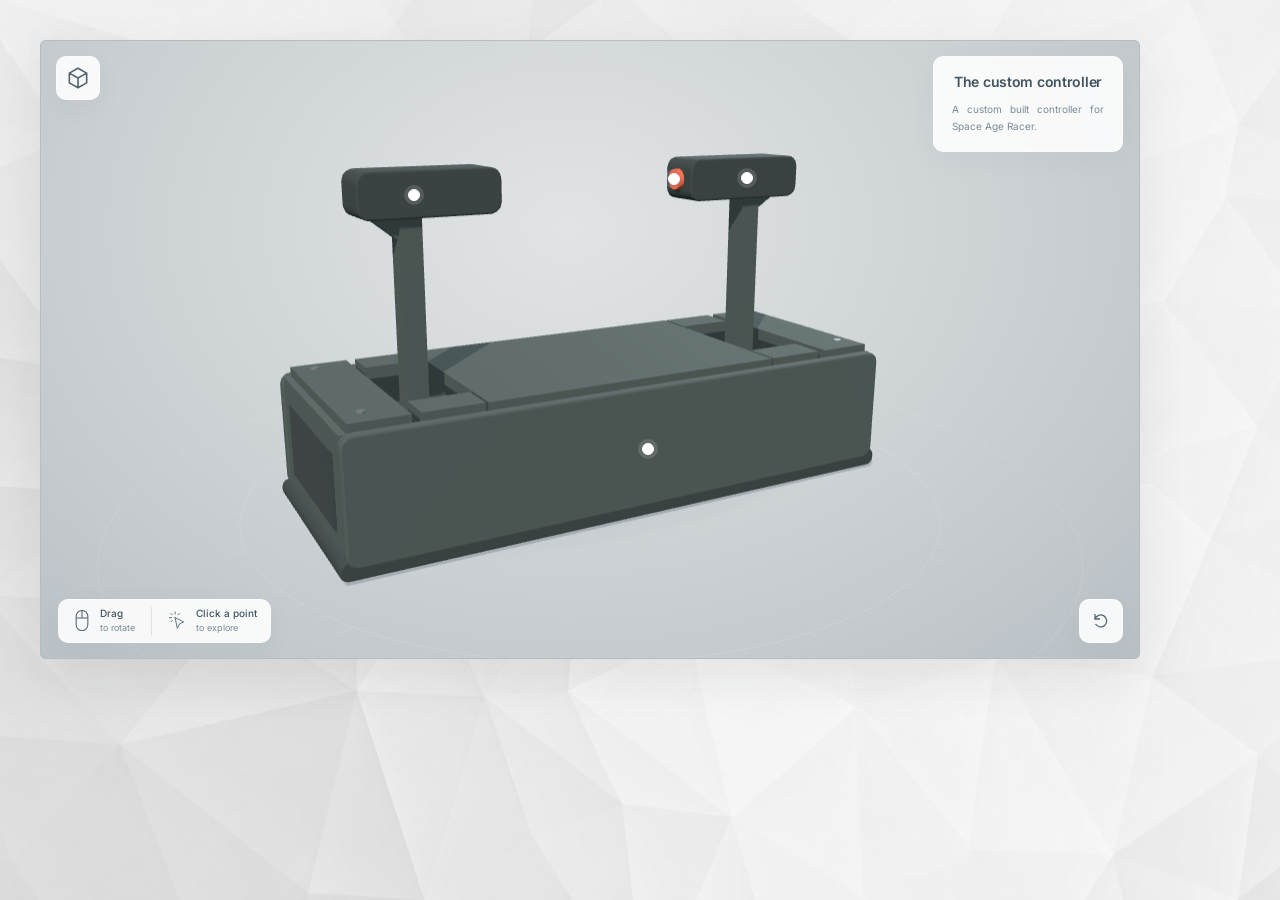
==== tmp/viewer-test.html @ 222e0c23 "night work" ====
<!doctype html>
<html lang="en">
<head>
<meta charset="utf-8" />
<base href="/" />
<!-- Temporary page to screenshot the controller viewer on its own. Delete when done. -->
<link href="https://fonts.googleapis.com/css2?family=Inter:wght@400;500;600&family=Raleway:wght@700;800&display=swap" rel="stylesheet" />
<link rel="stylesheet" href="CSS/styles.css?t=test" />
<style>body { padding: 40px; } .controller-frame { width: 1100px; }</style>
</head>
<body>
    <div class="hero-frame controller-frame">
      <div class="controller-viewer">
        <img class="controller-poster" src="Assets/spaceageracer/img/viewer-poster.png" alt="Space Age Racer dual-lever controller" />
        <canvas class="controller-canvas" tabindex="0" aria-label="3D controller: drag to rotate, arrow keys to orbit, plus and minus to zoom"></canvas>
        <div class="controller-overlay">
          <span class="controller-view-label" aria-hidden="true"><svg viewBox="0 0 24 24" width="18" height="18" fill="none" stroke="currentColor" stroke-width="1.5" stroke-linejoin="round"><path d="m12 3 8 4.5v9L12 21l-8-4.5v-9ZM4 7.5l8 4.5 8-4.5M12 12v9" /></svg></span>
          <svg class="controller-detail-connector" aria-hidden="true" style="display:none"><path/></svg>
          <div class="controller-hotspots" role="group" aria-label="Explore controller components">
            <button class="controller-hotspot" type="button" data-hotspot="left" aria-label="About the left lever" aria-pressed="false" aria-controls="controller-detail" hidden></button>
            <button class="controller-hotspot" type="button" data-hotspot="right" aria-label="About the right lever" aria-pressed="false" aria-controls="controller-detail" hidden></button>
            <button class="controller-hotspot" type="button" data-hotspot="boost" aria-label="About the boost button" aria-pressed="false" aria-controls="controller-detail" hidden></button>
            <button class="controller-hotspot" type="button" data-hotspot="body" aria-label="Remove front cover" aria-pressed="false" aria-controls="controller-detail" hidden></button>
            <button class="controller-hotspot" type="button" data-hotspot="potentiometers" aria-label="About the left potentiometer" aria-pressed="false" aria-controls="controller-detail" hidden></button>
            <button class="controller-hotspot" type="button" data-hotspot="potentiometerRight" aria-label="About the right potentiometer" aria-pressed="false" aria-controls="controller-detail" hidden></button>
          </div>
          <aside class="controller-detail" id="controller-detail" aria-label="Selected component" hidden>
            <div class="controller-detail-copy" aria-live="polite" aria-atomic="true"><h3></h3><p></p></div>
          </aside>
          <div class="controller-gesture" aria-hidden="true">
            <span class="controller-gesture-item"><svg viewBox="0 0 24 28" fill="none" stroke="currentColor" stroke-width="1.25" stroke-linecap="round" stroke-linejoin="round"><rect x="5" y="2" width="14" height="24" rx="7"/><path d="M5 11h14M12 2v9M12 5v3"/></svg><span><strong>Drag</strong><span>to rotate</span></span></span>
            <span class="controller-gesture-item"><svg viewBox="0 0 28 28" fill="none" stroke="currentColor" stroke-width="1.25" stroke-linecap="round" stroke-linejoin="round"><path d="m10 10 3 15 3-6 6-3-12-6Z M10 2v3M2 10h3M4 4l2 2M16 4l-2 2M4 16l2-2"/></svg><span><strong>Click a point</strong><span>to explore</span></span></span>
          </div>
          <div class="controller-view-actions">            <button type="button" data-viewer-action="reset" aria-label="Reset controller view" title="Reset view"><svg viewBox="0 0 20 20" width="15" height="15" fill="none" stroke="currentColor" stroke-width="1.3"><path d="M4 8a6 6 0 1 1 .5 5M4 3v5h5"/></svg></button>          </div>
        </div>
        <p class="controller-error" hidden>The 3D viewer is not available in this browser.</p>
      </div>
    </div>
<script type="module">
const params = new URLSearchParams(location.search);
const frame = document.querySelector(".controller-frame");
const { enableController } = await import(`/three.js/space-age-racer/controller-viewer/controller-viewer.js?t=${Date.now()}`);
await enableController(frame);
const wait = ms => new Promise(resolve => setTimeout(resolve, ms));
await wait(400);
const viewerEl = frame.querySelector(".controller-viewer");
const until = test => new Promise(resolve => { const step = () => test() ? resolve() : requestAnimationFrame(step); step(); });
if (params.has("open")) { frame.querySelector('[data-hotspot="body"]').click(); await until(() => viewerEl.dataset.coverOpen === "true"); }
if (params.get("select")) frame.querySelector(`[data-hotspot="${params.get("select")}"]`).click();
await wait(1500);
document.body.insertAdjacentHTML("afterbegin", `<p style="position:fixed;top:0;left:0;margin:0;font:14px monospace;background:#fff;z-index:9">`);
document.body.firstElementChild.textContent = `open=${frame.querySelector(".controller-viewer").dataset.coverOpen} pressed=${[...frame.querySelectorAll("[aria-pressed=true]")].map(b => b.dataset.hotspot)}`;
</script>
</body>
</html>
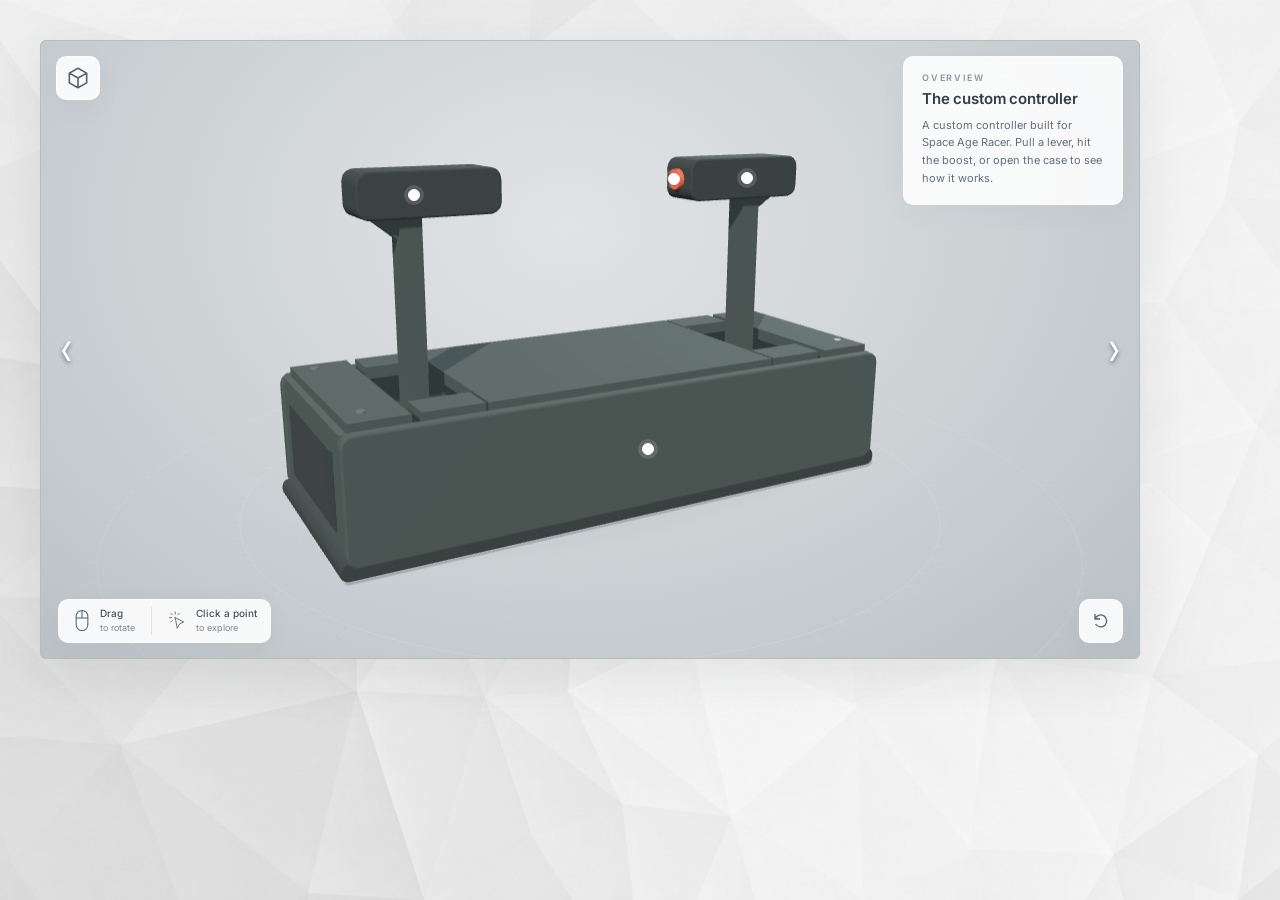
==== commit 792a5ec3: "update images" ====
--- a/tmp/viewer-test.html
+++ b/tmp/viewer-test.html
@@ -6,12 +6,12 @@
 <!-- Temporary page to screenshot the controller viewer on its own. Delete when done. -->
 <link href="https://fonts.googleapis.com/css2?family=Inter:wght@400;500;600&family=Raleway:wght@700;800&display=swap" rel="stylesheet" />
 <link rel="stylesheet" href="CSS/styles.css?t=test" />
-<style>body { padding: 40px; } .controller-frame { width: 1100px; }</style>
+<style>.hero-arrow { opacity: 1 !important; } body { padding: 40px; } .controller-frame { width: 1100px; }</style>
 </head>
 <body>
     <div class="hero-frame controller-frame">
       <div class="controller-viewer">
-        <img class="controller-poster" src="Assets/spaceageracer/img/viewer-poster.png" alt="Space Age Racer dual-lever controller" />
+        <img class="controller-poster" src="Assets/spaceageracer/img/viewer-poster.webp" alt="Space Age Racer dual-lever controller" />
         <canvas class="controller-canvas" tabindex="0" aria-label="3D controller: drag to rotate, arrow keys to orbit, plus and minus to zoom"></canvas>
         <div class="controller-overlay">
           <span class="controller-view-label" aria-hidden="true"><svg viewBox="0 0 24 24" width="18" height="18" fill="none" stroke="currentColor" stroke-width="1.5" stroke-linejoin="round"><path d="m12 3 8 4.5v9L12 21l-8-4.5v-9ZM4 7.5l8 4.5 8-4.5M12 12v9" /></svg></span>
@@ -35,6 +35,8 @@
         </div>
         <p class="controller-error" hidden>The 3D viewer is not available in this browser.</p>
       </div>
+      <button class="hero-arrow" type="button" data-media-direction="-1"><span aria-hidden="true">‹</span></button>
+      <button class="hero-arrow" type="button" data-media-direction="1"><span aria-hidden="true">›</span></button>
     </div>
 <script type="module">
 const params = new URLSearchParams(location.search);
@@ -46,6 +48,27 @@
 const viewerEl = frame.querySelector(".controller-viewer");
 const until = test => new Promise(resolve => { const step = () => test() ? resolve() : requestAnimationFrame(step); step(); });
 if (params.has("open")) { frame.querySelector('[data-hotspot="body"]').click(); await until(() => viewerEl.dataset.coverOpen === "true"); }
+if (params.has("lever")) {
+  const canvas = frame.querySelector("canvas"); canvas.setPointerCapture = () => {}; canvas.hasPointerCapture = () => false;
+  const point = frame.querySelector('[data-hotspot="left"]').getBoundingClientRect();
+  const x = point.left + point.width / 2, y = point.top + point.height / 2;
+  const fire = (type, dy) => canvas.dispatchEvent(new PointerEvent(type, { bubbles: true, cancelable: true, pointerId: 9, isPrimary: true, button: 0, pointerType: "mouse", clientX: x, clientY: y + dy }));
+  fire("pointerdown", 0);
+  let t = 0; setInterval(() => { t += 1; fire("pointermove", -Number(params.get("lever")) * Math.min(1, t / 10) - 3 * Math.sin(t / 3)); }, 30);
+}
+if (params.has("press")) {
+  const canvas = frame.querySelector("canvas"); canvas.setPointerCapture = () => {}; canvas.hasPointerCapture = () => false;
+  const point = frame.querySelector('[data-hotspot="boost"]').getBoundingClientRect();
+  const fire = type => canvas.dispatchEvent(new PointerEvent(type, { bubbles: true, cancelable: true, pointerId: 11, isPrimary: true, button: 0, pointerType: "mouse", clientX: point.left + point.width / 2, clientY: point.top + point.height / 2 }));
+  const press = () => { fire("pointerup"); fire("pointerdown"); };
+  press(); setInterval(press, Number(params.get("press")) || 700);
+}
+if (params.has("presspoint")) {
+  const point = frame.querySelector('[data-hotspot="boost"]');
+  const fire = type => point.dispatchEvent(new PointerEvent(type, { bubbles: true, cancelable: true, pointerId: 12, isPrimary: true, button: 0, pointerType: "mouse" }));
+  const press = () => { fire("pointerup"); fire("pointerdown"); };
+  press(); setInterval(press, 700);
+}
 if (params.get("select")) frame.querySelector(`[data-hotspot="${params.get("select")}"]`).click();
 await wait(1500);
 document.body.insertAdjacentHTML("afterbegin", `<p style="position:fixed;top:0;left:0;margin:0;font:14px monospace;background:#fff;z-index:9">`);
